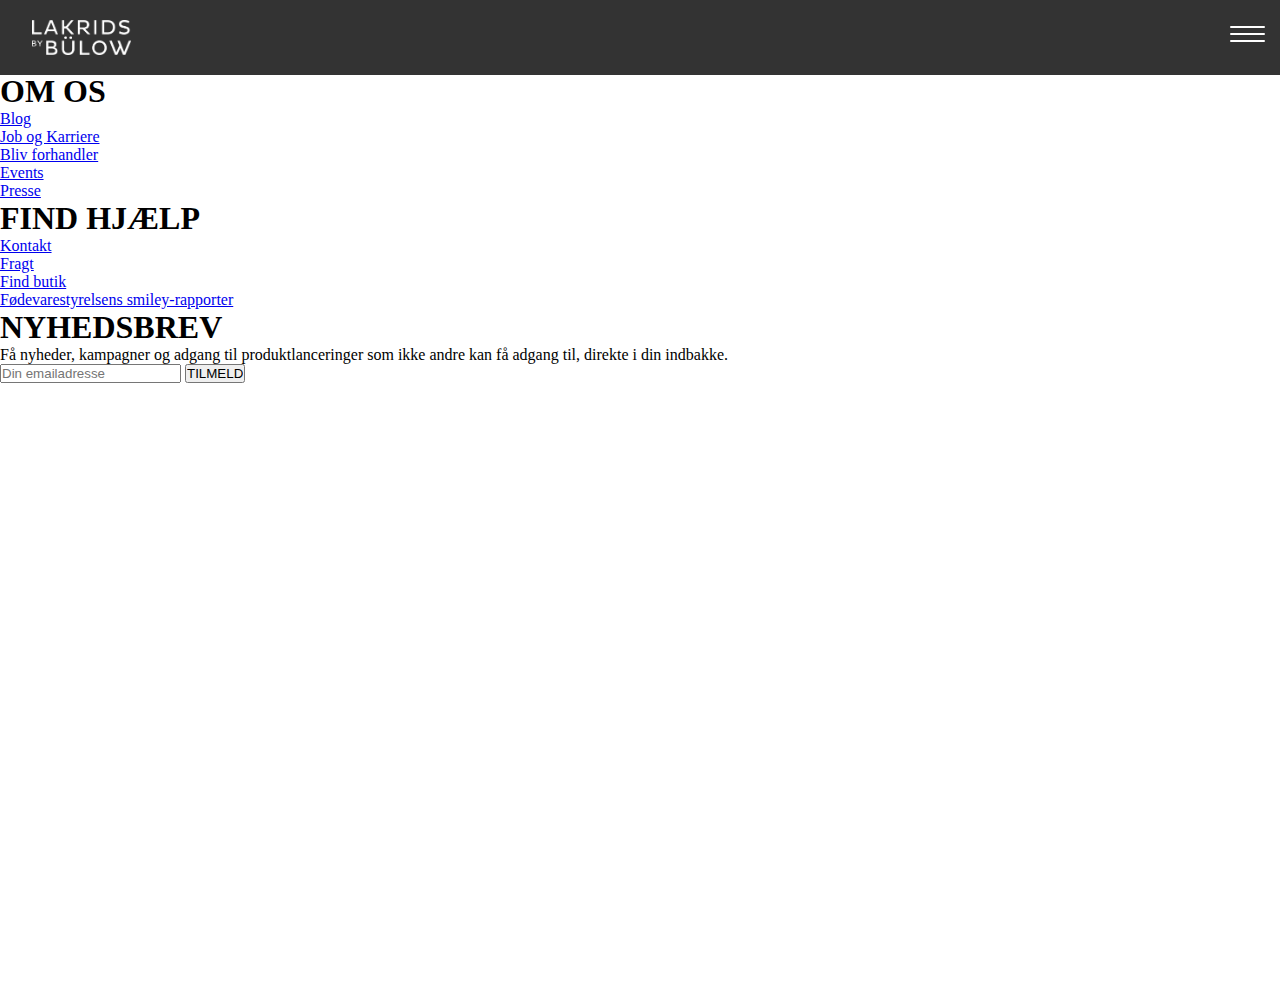
==== index.html @ 6d6968ca "Start" ====
<!DOCTYPE html>
<html lang="da">

<head>
    
	<meta charset="utf-8">
    <meta name="viewport" content="width=device-width, initial-scale=1.0">

<!-- SEO -->
	<title></title>
    <meta name="description" content="">
    <meta name="keywords" content="">
    <meta name="author" content="">

<!-- Stylesheets -->
	<link rel="stylesheet" href="css/style.css">
    
</head>

<body>
    
<!-- Header -->
<header>
    <div class="container">
        <nav>
        <!-- Hamburger menu -->
            <input type="checkbox" id="nav" class="hidden">
            <label for="nav" class="nav-btn">
                <i></i>
                <i></i>
                <i></i>
            </label>
        <!-- Logo -->
            <div class="logo">
                <img src="images/logo.png" alt="logo" height="35">
            </div>
        <!-- Navigation links -->
            <div class="nav-wrapper">
                <ul>
                    <li class="menu-link"><a href="#">Hjem</a></li>
                    <li class="menu-link"><a href="#">Shop</a></li>
                    <li class="menu-link"><a href="#">Kampagne</a></li>
                    <li class="menu-link"><a href="#">Donér</a></li>
                </ul>
            </div>
        </nav>
    </div>
</header>
    
<main>
</main>

<!-- Footer -->
<footer>
    <!-- Indhold og links -->
    <section class="main">
        <!-- Virksomhedsbeskrivelse -->
        <div class="main-item">
        <h1 class="title">LAKRIDS BY BÜLOW</h1>
        <p>LAKRIDS BY BÜLOW er historien om passioneret håndværk for gourmetlakrids. I 2007 skabte vi ekseptionel dansk lakrids, og i dag er vi fortsat på rejsen for at skabe overraskende kombinationer og sensoriske smagsoplevelser med lakridsen i fokus. Ambitionen er den samme: At inspirere mennesker verden rundt og spræde vores kærlighed for denne unikke nordiske smag.</p>
        </div>
        
        <!-- Links col-1 -->
        <div class="main-item">
        <h1 class="title">OM OS</h1>
            <ul>
            <li><a href="https://lakridsbybulow.dk/blog/">Blog</a></li>
            <li><a href="https://jobs.lakridsbybulow.com/">Job og Karriere</a></li>
            <li><a href="https://lakridsbybulow.dk/bliv-forhandler/">Bliv forhandler</a></li>
            <li><a href="https://lakridsbybulow.dk/events/">Events</a></li>
            <li><a href="https://lakridsbybulow.dk/presse/">Presse</a></li>
            </ul>
        </div>
        
        <!-- Links col-2 -->
        <div class="main-item">
        <h1 class="title">FIND HJÆLP</h1>
            <ul>
            <li><a href="https://lakridsbybulow.dk/kontakt/">Kontakt</a></li>
            <li><a href="https://lakridsbybulow.dk/fragt/">Fragt</a></li>
            <li><a href="https://lakridsbybulow.dk/find-butik/">Find butik</a></li>
            <li><a href="https://www.findsmiley.dk/Sider/Search.aspx?k=33041586">Fødevarestyrelsens smiley-rapporter</a></li>
            </ul>
        </div>
        
        <!-- Nyhedsbrev -->
        <div class="main-item">
        <h1 class="title">NYHEDSBREV</h1>
        <p>Få nyheder, kampagner og adgang til produktlanceringer som ikke andre kan få adgang til, direkte i din indbakke.</p>
            <form>
                <input type="email" name="email" placeholder="Din emailadresse">
                <input type="submit" value="TILMELD">
            </form>
        </div>
    </section>
    
    <!-- SoMe ikoner -->
    <section class="social">
        <ul class="social-list">
        <li><a href=""><img src=""></a></li>
        </ul>
    </section>
</footer>
</body>

</html>
---- css/style.css ----
* {
    padding: 0;
    margin: 0;
    box-sizing: border-box;
}

body {
    width: 100%;
    height: 110vh;
}

/* Fonts */
@import url('https://fonts.googleapis.com/css2?family=Poppins&display=swap');
@import url('https://fonts.googleapis.com/css2?family=Rosario&display=swap');

/* CSS variabler */
:root {
    --headline: 'Poppins', sans-serif;
    --main-text: 'Rosario', sans-serif;
    --header-footer: #333333;
    --white: #fff;
}

/* Styling af header start */
nav {
    position: fixed;
    padding: 8px;
    background-color: var(--header-footer);
    width: 100%;
    height: 75px;
}

/* Logo */
.logo {
    float: left;
    padding: 8px;
    margin-left: 16px;
    margin-top: 4px;
}

.nav-wrapper {
    position: fixed;
    top: 0;
    left: 0;
    width: 100%;
    height: 100%;
    z-index: -1;
    background: var(--header-footer);
    opacity: 0;
    transition: all 0.2s ease;
}

.nav-wrapper ul {
    position: absolute;
    top: 50%;
    transform: translateY(-50%);
    width: 100%;
}

.nav-wrapper ul li {
    display: block;
    float: none;
    width: 100%;
    text-align: right;
    margin-bottom: 10px;
}

/* Animation på menulinks */
.nav-wrapper ul li:nth-child(1) a {
    transition-delay: 0.2s;
}

.nav-wrapper ul li:nth-child(2) a {
    transition-delay: 0.3s;
}

.nav-wrapper ul li:nth-child(3) a {
    transition-delay: 0.4s;
}

.nav-wrapper ul li:nth-child(4) a {
    transition-delay: 0.5s;
}

.nav-wrapper ul li:not(:first-child) {
    margin-left: 0;
}

/* Styling af menutext */
.nav-wrapper ul li a {
    padding: 10px 24px;
    opacity: 0;
    outline: none;
    color: var(--white);
    font-family: var(--headline);
    font-size: 18px;
    font-weight: 600;
    letter-spacing: 1.5px;
    text-transform: uppercase;
    text-decoration: none;
    transform: translateX(-20px);
    transition: all 0.2s ease;
}

/* Hamburger menu */
.nav-btn {
    position: fixed;
    right: 10px;
    top: 10px;
    display: block;
    width: 48px;
    height: 48px;
    cursor: pointer;
    z-index: 9999;
    border-radius: 50%;
}

.nav-btn i {
    display: block;
    width: 30px;
    height: 2px;
    background: var(--white);
    border-radius: 2px;
    margin-left: 8px;
}

.nav-btn i:nth-child(1) {
    margin-top: 18px;
}

.nav-btn i:nth-child(2) {
    margin-top: 4px;
    opacity: 1;
}

.nav-btn i:nth-child(3) {
    margin-top: 4px;
}

/* Animation af hamburger menu */
#nav:checked + .nav-btn {
    transform: rotate(45deg);
}

#nav:checked + .nav-btn i:nth-child(1) {
    transform: translateY(6px) rotate(180deg);
}

#nav:checked + .nav-btn i:nth-child(2) {
    opacity: 0;
}

#nav:checked + .nav-btn i:nth-child(3) {
    transform: translateY(-6px) rotate(90deg);
}

#nav:checked + .nav-btn i {
    background: var(--white);
    transition: transform 0.2s ease;
}

#nav:checked ~ .nav-wrapper {
    z-index: 9990;
    opacity: 1;
}

#nav:checked ~ .nav-wrapper ul li a {
    opacity: 1;
    transform: translateX(0);
}

.hidden {
    display: none;
}

/* @media-rules tablet */
@media only screen and (min-width:768px) {
    /* Styling af menutext */
    .nav-wrapper ul li a {
        font-size: 24px;
    }
    
    /* Hamburger menu */
    .nav-btn i {
        width: 35px;
    }
    
    .nav-btn i:nth-child(1) {
        margin-top: 16px;
    }

    .nav-btn i:nth-child(2) {
        margin-top: 5px;
    }

    .nav-btn i:nth-child(3) {
        margin-top: 5px;
    }
}

/* @media-rules laptop */
@media only screen and (min-width:950px) {
    .nav-wrapper {
        background: none;
    }
    
    .nav-wrapper ul {
    position: relative;
    top: 40px;
    }
    
    .nav-wrapper ul li {
        display: inline;
        margin-left: 650px;
    }
    
}

/* Styling af header slut */
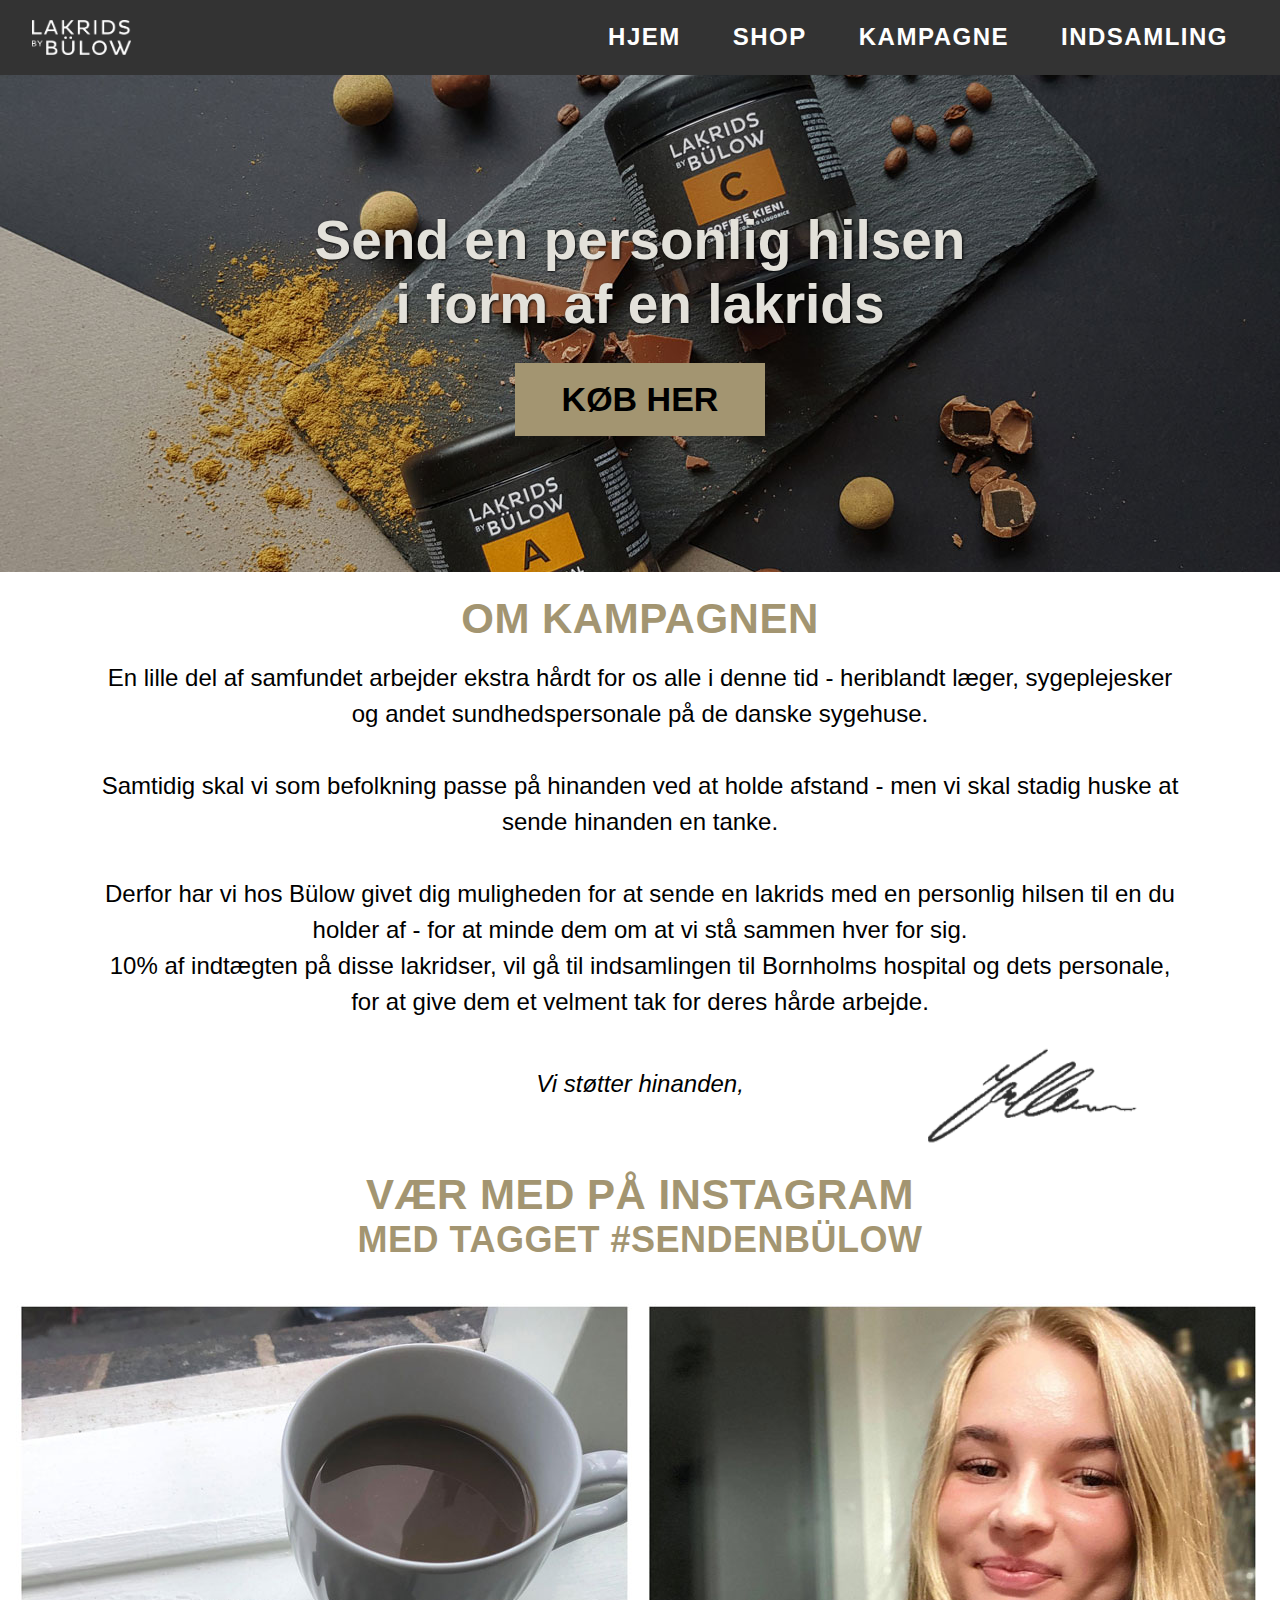
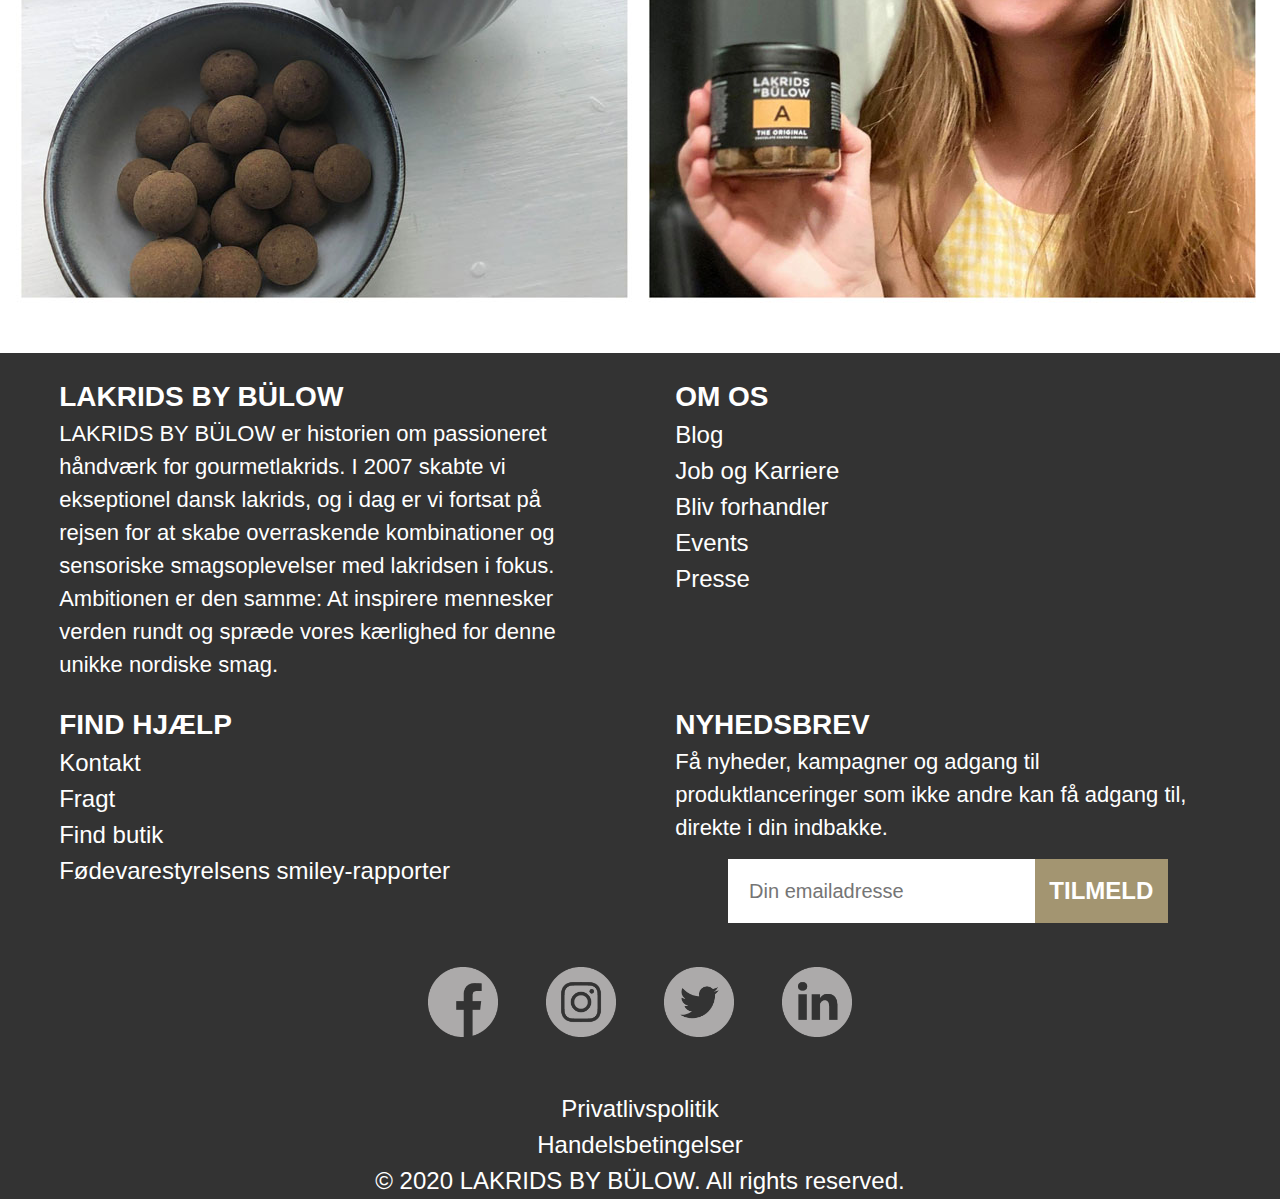
==== commit 6842c19c: "Tirsdag" ====
--- a/index.html
+++ b/index.html
@@ -14,6 +14,7 @@
 
 <!-- Stylesheets -->
 	<link rel="stylesheet" href="css/style.css">
+    <link rel="stylesheet" href="css/forside.css">
     
 </head>
 
@@ -21,8 +22,8 @@
     
 <!-- Header -->
 <header>
-    <div class="container">
-        <nav>
+    <!-- Navbar til mobil og tablet -->
+        <nav class="mobile">
         <!-- Hamburger menu -->
             <input type="checkbox" id="nav" class="hidden">
             <label for="nav" class="nav-btn">
@@ -32,25 +33,79 @@
             </label>
         <!-- Logo -->
             <div class="logo">
-                <img src="images/logo.png" alt="logo" height="35">
+                <a href="index.html"><img src="images/logo.png" alt="logo" height="35"></a>
             </div>
         <!-- Navigation links -->
             <div class="nav-wrapper">
                 <ul>
-                    <li class="menu-link"><a href="#">Hjem</a></li>
-                    <li class="menu-link"><a href="#">Shop</a></li>
-                    <li class="menu-link"><a href="#">Kampagne</a></li>
-                    <li class="menu-link"><a href="#">Donér</a></li>
+                    <li class="menu-link"><a href="index.html">Hjem</a></li>
+                    <li class="menu-link"><a href="Shop.html">Shop</a></li>
+                    <li class="menu-link"><a href="Kampagne.html">Kampagne</a></li>
+                    <li class="menu-link"><a href="Indsamling.html">Indsamling</a></li>
                 </ul>
             </div>
         </nav>
+    
+    <!-- Navbar til screen -->
+    <nav class="screen">
+        <!-- Logo -->
+            <div class="logo">
+                <a href="index.html"><img src="images/logo.png" alt="logo" height="35"></a>
+            </div>
+        <!-- Navigation links -->
+            <div class="nav-wrapper-1">
+                <ul>
+                    <li class="menu-link"><a href="index.html">Hjem</a></li>
+                    <li class="menu-link"><a href="Shop.html">Shop</a></li>
+                    <li class="menu-link"><a href="Kampagne.html">Kampagne</a></li>
+                    <li class="menu-link"><a href="Indsamling.html">Indsamling</a></li>
+                </ul>
+            </div>
+        </nav>
+</header>
+
+<!-- Indhold -->
+<main>
+<br>
+<br>
+<br>
+<br>
+    <!-- Hero Image -->
+    <section class="hero">
+    <div class="hero-inner">
+        <h2>Send en personlig hilsen<br>i form af en lakrids</h2>
+        <a href="Kampagne.html" class="btn">KØB HER</a>
     </div>
-</header>
+    </section>
     
-<main>
+    <!-- Beskrivelse af kampagnen -->
+    <section class="about">
+    <h3>OM KAMPAGNEN</h3>
+    <p>En lille del af samfundet arbejder ekstra hårdt for os alle i denne tid - heriblandt læger, sygeplejesker og andet sundhedspersonale på de danske sygehuse.<br><br>
+    Samtidig skal vi som befolkning passe på hinanden ved at holde afstand - men vi skal stadig huske at sende hinanden en tanke.<br><br>
+    Derfor har vi hos Bülow givet dig muligheden for at sende en lakrids med en personlig hilsen til en du holder af - for at minde dem om at vi stå sammen hver for sig.<br>
+    10% af indtægten på disse lakridser, vil gå til indsamlingen til Bornholms hospital og dets personale, for at give dem et velment tak for deres hårde arbejde.<br><br></p>
+    <p class="slut">Vi støtter hinanden,</p>
+    <img src="images/Signature.png" alt="signature" class="signature">
+    </section>
+    
+    <br><br><br>
+    <!-- Blogopslag -->
+    <h3>VÆR MED PÅ INSTAGRAM</h3>
+    <h4>MED TAGGET #SENDENBÜLOW</h4>
+    
+    <!-- Image-slider -->
+    <div class="auto-slider">
+        <ul class="auto-slider_content">
+            <li><img src="images/slide-1.jpg" alt="slide-1"></li>
+            <li><img src="images/slide-2.jpg" alt="slide-2"></li>
+        </ul>
+    </div>
+    
 </main>
 
 <!-- Footer -->
+<div class="container"></div>
 <footer>
     <!-- Indhold og links -->
     <section class="main">
@@ -97,9 +152,22 @@
     <!-- SoMe ikoner -->
     <section class="social">
         <ul class="social-list">
-        <li><a href=""><img src=""></a></li>
+        <li><a href="https://www.facebook.com/lakridsbybulow"><img src="images/facebook.png"></a></li>
+        <li><a href="https://www.instagram.com/lakridsbybulow/"><img src="images/instagram.png"></a></li>
+        <li><a href="https://twitter.com/lakridsbybulow"><img src="images/twitter.png"></a></li>
+        <li><a href="https://www.linkedin.com/company/lakridsbybulow/"><img src="images/linkedin.png"></a></li>
         </ul>
     </section>
+    
+    <!-- Terms, Copyright -->
+    <section class="terms">
+        <ul class="terms-list">
+            <li><a href="https://lakridsbybulow.dk/privatlivspolitik/">Privatlivspolitik</a></li>
+            <li><a href="https://lakridsbybulow.dk/handelsbetingelser/">Handelsbetingelser</a></li>
+            <li>&copy; 2020 LAKRIDS BY BÜLOW. All rights reserved.</li>
+        </ul>
+    </section>
+    
 </footer>
 </body>
 
--- a/css/style.css
+++ b/css/style.css
@@ -7,6 +7,8 @@
 body {
     width: 100%;
     height: 110vh;
+    display: flex;
+    flex-direction: column;
 }
 
 /* Fonts */
@@ -19,15 +21,22 @@
     --main-text: 'Rosario', sans-serif;
     --header-footer: #333333;
     --white: #fff;
+    --brown: #a39571;
+    --beige: #e3e1da;
 }
 
 /* Styling af header start */
-nav {
+.mobile {
     position: fixed;
     padding: 8px;
     background-color: var(--header-footer);
     width: 100%;
     height: 75px;
+    z-index: 999;
+}
+
+.screen {
+    display: none;
 }
 
 /* Logo */
@@ -38,6 +47,7 @@
     margin-top: 4px;
 }
 
+/* Basic nav syles */
 .nav-wrapper {
     position: fixed;
     top: 0;
@@ -65,7 +75,7 @@
     margin-bottom: 10px;
 }
 
-/* Animation på menulinks */
+/* Effekt på menulinks */
 .nav-wrapper ul li:nth-child(1) a {
     transition-delay: 0.2s;
 }
@@ -80,10 +90,6 @@
 
 .nav-wrapper ul li:nth-child(4) a {
     transition-delay: 0.5s;
-}
-
-.nav-wrapper ul li:not(:first-child) {
-    margin-left: 0;
 }
 
 /* Styling af menutext */
@@ -200,21 +206,257 @@
 
 /* @media-rules laptop */
 @media only screen and (min-width:950px) {
-    .nav-wrapper {
-        background: none;
-    }
-    
-    .nav-wrapper ul {
-    position: relative;
-    top: 40px;
-    }
-    
-    .nav-wrapper ul li {
-        display: inline;
-        margin-left: 650px;
-    }
-    
+    .mobile {
+        display: none;
+    }
+    
+    /* Standard styles for nav */
+    .screen {
+        display: block;
+        position: fixed;
+        padding: 8px;
+        background-color: var(--header-footer);
+        width: 100%;
+        height: 75px;
+        z-index: 999;
+    }
+    
+    /* Styling af menulinks */
+    nav ul {
+        float: right;
+    }
+    
+    nav ul li {
+        display: inline-block;
+        margin-top: 15px;
+    }
+    
+    nav ul li:not(:first-child) {
+        margin-left: 48px;
+    }
+    
+    nav ul li:last-child {
+        margin-right: 44px;
+    }
+    
+    nav ul li a {
+        outline: none;
+        color: var(--white);
+        text-transform: uppercase;
+        text-decoration: none;
+        font-family: var(--headline);
+        font-size: 24px;
+        font-weight: 600;
+        letter-spacing: 1.5px;
+    }
 }
 
 /* Styling af header slut */
 
+main {
+    flex: 1 0 auto;
+}
+
+/* Styling af footer start */
+footer {
+    background: var(--header-footer);
+    color: var(--white);
+    width: 100%;
+    flex-shrink: 0;
+}
+
+/* Styling af footer text */
+ul {
+    list-style: none;
+    padding-left: 0;
+}
+
+footer a {
+    text-decoration: none;
+    color: var(--white);
+    font-family: var(--main-text);
+    font-size: 16px;
+    line-height: 1.5;
+}
+
+a:hover {
+    text-decoration: underline;
+}
+
+p {
+   font-family: var(--main-text);
+    font-size: 16px;
+    line-height: 1.5; 
+}
+
+.title {
+    font-family: var(--headline);
+    font-family: 16px;
+    padding-bottom: 4px;
+    padding-top: 8px;
+}
+
+.main-item {
+    padding: 0 1.5rem 0.5rem;
+}
+
+/* SoMe ikoner */
+.social {
+    padding: 0 1.8rem 1.25rem;
+}
+
+.social-list {
+    display: flex;
+    justify-content: center;
+    padding-top: 1.25rem;
+}
+
+.social-list img {
+    width: 45px;
+}
+
+.social-list li {
+    margin: 0.5rem;
+}
+
+/* Nyhedsbrev */
+form {
+    display: flex;
+    justify-content: center;
+    margin-top: 10px;
+}
+
+input[type="email"] {
+    font-family: var(--main-text);
+    font-size: 14px;
+    border: 0;
+    padding: 0.6rem;
+    margin-top: 0.3rem;
+}
+
+input[type="submit"] {
+    background-color: var(--brown);
+    color: var(--white);
+    font-family: var(--headline);
+    font-size: 16px;
+    font-weight: 600;
+    cursor: pointer;
+    border: 0;
+    padding: 0.6rem 0.9rem;
+    margin-top: 0.3rem;
+}
+
+/* Terms, Copyright */
+.terms {
+    font-family: var(--main-text);
+    font-size: 16px;
+    line-height: 1.5;
+    text-align: center;
+}
+
+.terms-list {
+    width: 100%;
+}
+
+/* @media-rules tablet */
+@media only screen and (min-width:768px) {
+    /* Opdele footer i kolonner */
+    .main {
+        width: 100%;
+        display: flex;
+        flex-direction: row;
+        justify-content: space-around;
+        flex-flow: wrap;
+    }
+    
+    .main-item {
+        width: 50%;
+    }
+    
+    /* Styling af footer text */ 
+    .title {
+        font-size: 24px;
+    }
+    
+    footer a {
+        font-size: 18px;
+    }
+    
+    p {
+        font-size: 18px;
+    }
+    
+    .main-item {
+    padding: 0 2.2rem;
+    margin-top: 20px;
+    }
+    
+    /* Nyhedsbrev */
+    input[type="email"] {
+       padding: 1rem;
+        font-size: 16px;
+    }
+    
+    input[type="submit"] {
+        font-size: 18px;
+    }
+    
+    /* SoMe ikoner */
+    .social-list img {
+    width: 55px;
+    }
+    
+    .social-list li {
+    margin: 0.9rem;
+    }
+    
+    /* Terms, Copyright */
+    .terms {
+        font-size: 18px;
+    }
+}
+
+/* @media-rules laptop */
+@media only screen and (min-width:950px) {
+    .main {
+        padding: 0 1.5rem;
+    }
+    
+    /* Styling af text */
+    .title {
+        font-size: 28px;
+    }
+    
+    footer a {
+        font-size: 24px;
+    }
+    
+    p {
+        font-size: 22px;
+    }
+    
+    /* Nyhedsbrev */
+    input[type="email"] {
+       padding: 1.3rem;
+        font-size: 20px;
+    }
+    
+    input[type="submit"] {
+        font-size: 24px;
+    }
+    
+    /* SoMe ikoner */
+    .social-list img {
+    width: 70px;
+    }
+    
+    .social-list li {
+    margin: 1.5rem;
+    }
+    
+    /* Terms, Copyright */
+    .terms {
+        font-size: 24px;
+    }
+}
+/* Styling af footer slut */
--- a/css/forside.css
+++ b/css/forside.css
@@ -0,0 +1,288 @@
+* {
+    padding: 0;
+    margin: 0;
+    box-sizing: border-box;
+}
+
+body {
+    width: 100%;
+    height: 110vh;
+    display: flex;
+    flex-direction: column;
+}
+
+/* Fonts */
+@import url('https://fonts.googleapis.com/css2?family=Poppins&display=swap');
+@import url('https://fonts.googleapis.com/css2?family=Rosario&display=swap');
+
+/* CSS variabler */
+:root {
+    --headline: 'Poppins', sans-serif;
+    --main-text: 'Rosario', sans-serif;
+    --header-footer: #333333;
+    --white: #fff;
+    --brown: #a39571;
+    --beige: #e3e1da;
+}
+
+/* Hero Image styling */
+.hero {
+    display: flex;
+    justify-content: center;
+    align-items: center;
+    text-align: center;
+    /* Billede */
+    background-image: url(../images/baggrund.jpg);
+    background-size: cover;
+    background-repeat: no-repeat;
+    background-position: center;
+    width: 375px;
+    height: 200px;
+}
+
+/* Hero Image text */
+.hero h2 {
+    font-family: var(--headline);
+    font-size: 22px;
+    color: var(--beige);
+    text-shadow: 1px 1px 3px #000;
+    margin-top: 0;
+    margin-bottom: 0.5em;
+}
+
+/* Button */
+.hero .btn {
+    display: block;
+    width: 120px;
+    padding: 0.4em;
+    margin-top: 10px;
+    margin-left: auto;
+    margin-right: auto;
+    background-color: var(--brown);
+    font-family: var(--headline);
+    font-size: 18px;
+    font-weight: 600;
+    color: #000;
+    text-decoration: none;
+}
+
+/* Beskrivelse af kampagnen */
+.about {
+    text-align: center;
+    line-height: 1.5;
+    padding: 0 15px;
+}
+
+.about h3 {
+    font-family: var(--headline);
+    font-size: 24px;
+    color: var(--brown);
+    letter-spacing: 0.5px;
+    margin-top: 15px;
+}
+
+.about p {
+    font-family: var(--main-text);
+    font-size: 14px;
+    margin-top: 10px;
+}
+
+.slut {
+    font-style: italic;
+}
+
+.signature {
+    width: 150px;
+    float: right;
+}
+
+/* Blogopslag */
+h3 {
+    font-family: var(--headline);
+    font-size: 24px;
+    color: var(--brown);
+    letter-spacing: 0.5px;
+    margin-top: 15px;
+    text-align: center;
+}
+
+h4 {
+    font-family: var(--headline);
+    font-size: 16px;
+    color: var(--brown);
+    letter-spacing: 0.5px;
+    text-align: center;
+    margin-bottom: 10px;
+}
+
+/* Image slider */
+.auto-slider {
+    overflow-x: hidden;
+    margin-bottom: 20px;
+}
+
+.auto-slider li img {
+    width: 375px;
+    display: block;
+}
+
+.auto-slider_content {
+    list-style: none;
+    display: flex;
+    animation-name: slide;
+    animation-duration: 10s;
+    animation-iteration-count: infinite;
+}
+
+/* Animationer */
+@keyframes slide {
+    25% {
+        transform: translateX(0);
+    }
+    50% {
+        transform: translateX(-188px);
+    }
+    75% {
+        transform: translateX(-378px);
+    }
+    100% {
+        transform: translateX(0);
+    }
+}
+
+/* @media-rules tablet */
+@media only screen and (min-width:768px) {
+    /* Hero Image */
+    .hero {
+        width: 768px;
+        height: 350px;
+    }
+    
+    /* Hero text */
+    .hero h2 {
+        font-size: 36px;
+    }
+    
+    /* Button */
+    .hero .btn {
+        width: 150px;
+        padding: 0.5em;
+        font-size: 24px;
+    }
+    
+    /* Beskrivelse af kampagnen */
+    .about {
+        padding: 0 55px;
+    }
+    
+    .about h3 {
+        font-size: 32px;
+    }
+    
+    .about p {
+        font-size: 18px;
+    }
+    
+    .signature {
+        width: 185px;
+        margin-top: -30px;
+    }
+    
+    
+    /* Blogopslag */
+    h3 {
+        font-size: 32px;
+    }
+    
+    h4 {
+        font-size: 26px;
+    }
+    
+    
+    /* Image slider */
+    .auto-slider li img {
+        width: 768px; 
+    }
+    
+    /* Animationer */
+    @keyframes slide {
+    25% {
+        transform: translateX(0);
+    }
+    50% {
+        transform: translateX(-382px);
+    }
+    75% {
+        transform: translateX(-770px);
+    }
+    100% {
+        transform: translateX(0);
+    }
+}
+
+/* @media-rules laptop */
+@media only screen and (min-width:950px) {
+    /* Hero Image */
+    .hero {
+        width: 1280px;
+        height: 500px;
+    }
+    
+    /* Hero text */
+    .hero h2 {
+        font-size: 55px;
+    }
+    
+    /* Button */
+    .hero .btn {
+        width: 250px;
+        font-size: 34px;
+    }
+    
+    /* Beskrivelse af kampagnen */
+    .about {
+        padding: 0 100px;
+    }
+    
+    .about h3 {
+        font-size: 42px;
+    }
+    
+    .about p {
+        font-size: 24px;
+    }
+    
+    .signature {
+        width: 280px;
+        margin-top: -60px;
+    }
+    
+    /* Blogopslag */
+    h3 {
+        font-size: 42px;
+    }
+    
+    h4 {
+        font-size: 36px;
+    }
+    
+    /* Image slider */
+    .auto-slider li img {
+        width: 1280px; 
+    }
+    
+    /* Animationer */
+    @keyframes slide {
+    25% {
+        transform: translateX(0);
+    }
+    50% {
+        transform: translateX(-640px);
+    }
+    75% {
+        transform: translateX(-1290px);
+    }
+    100% {
+        transform: translateX(0);
+    }
+}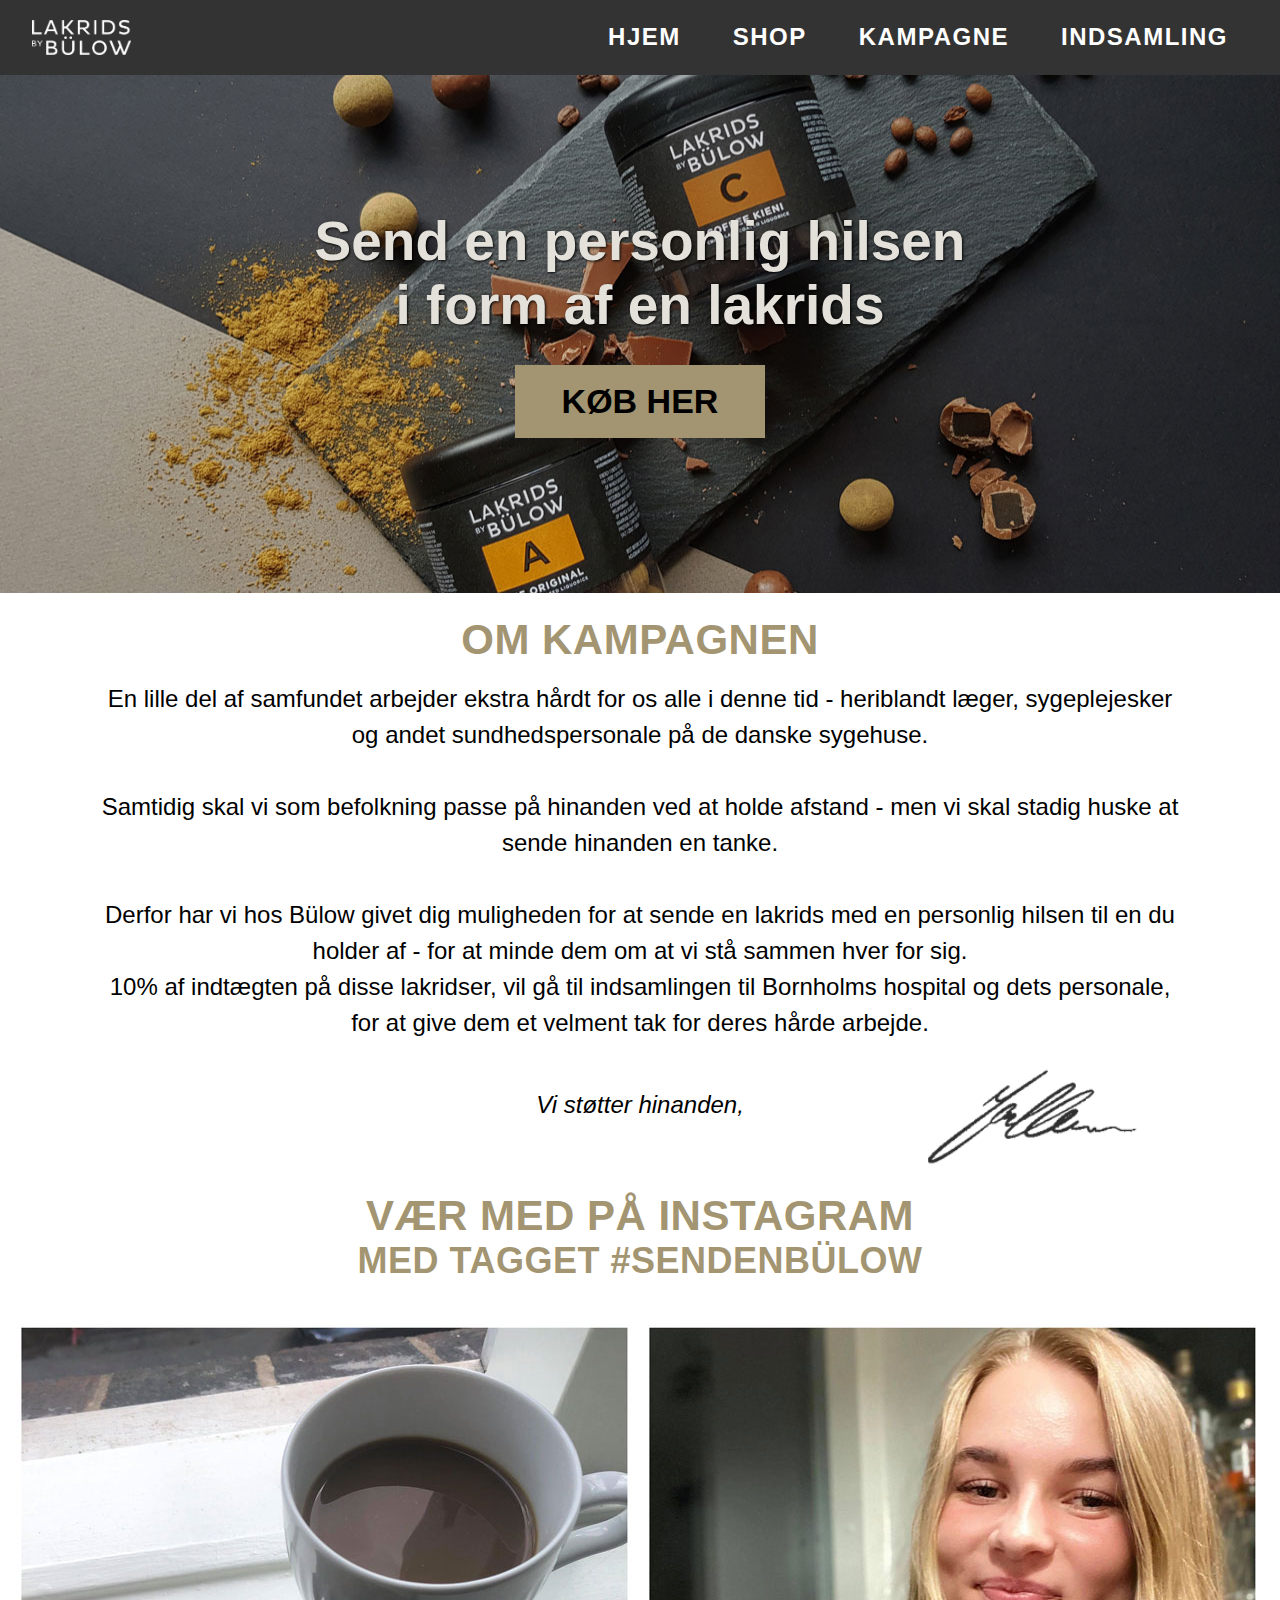
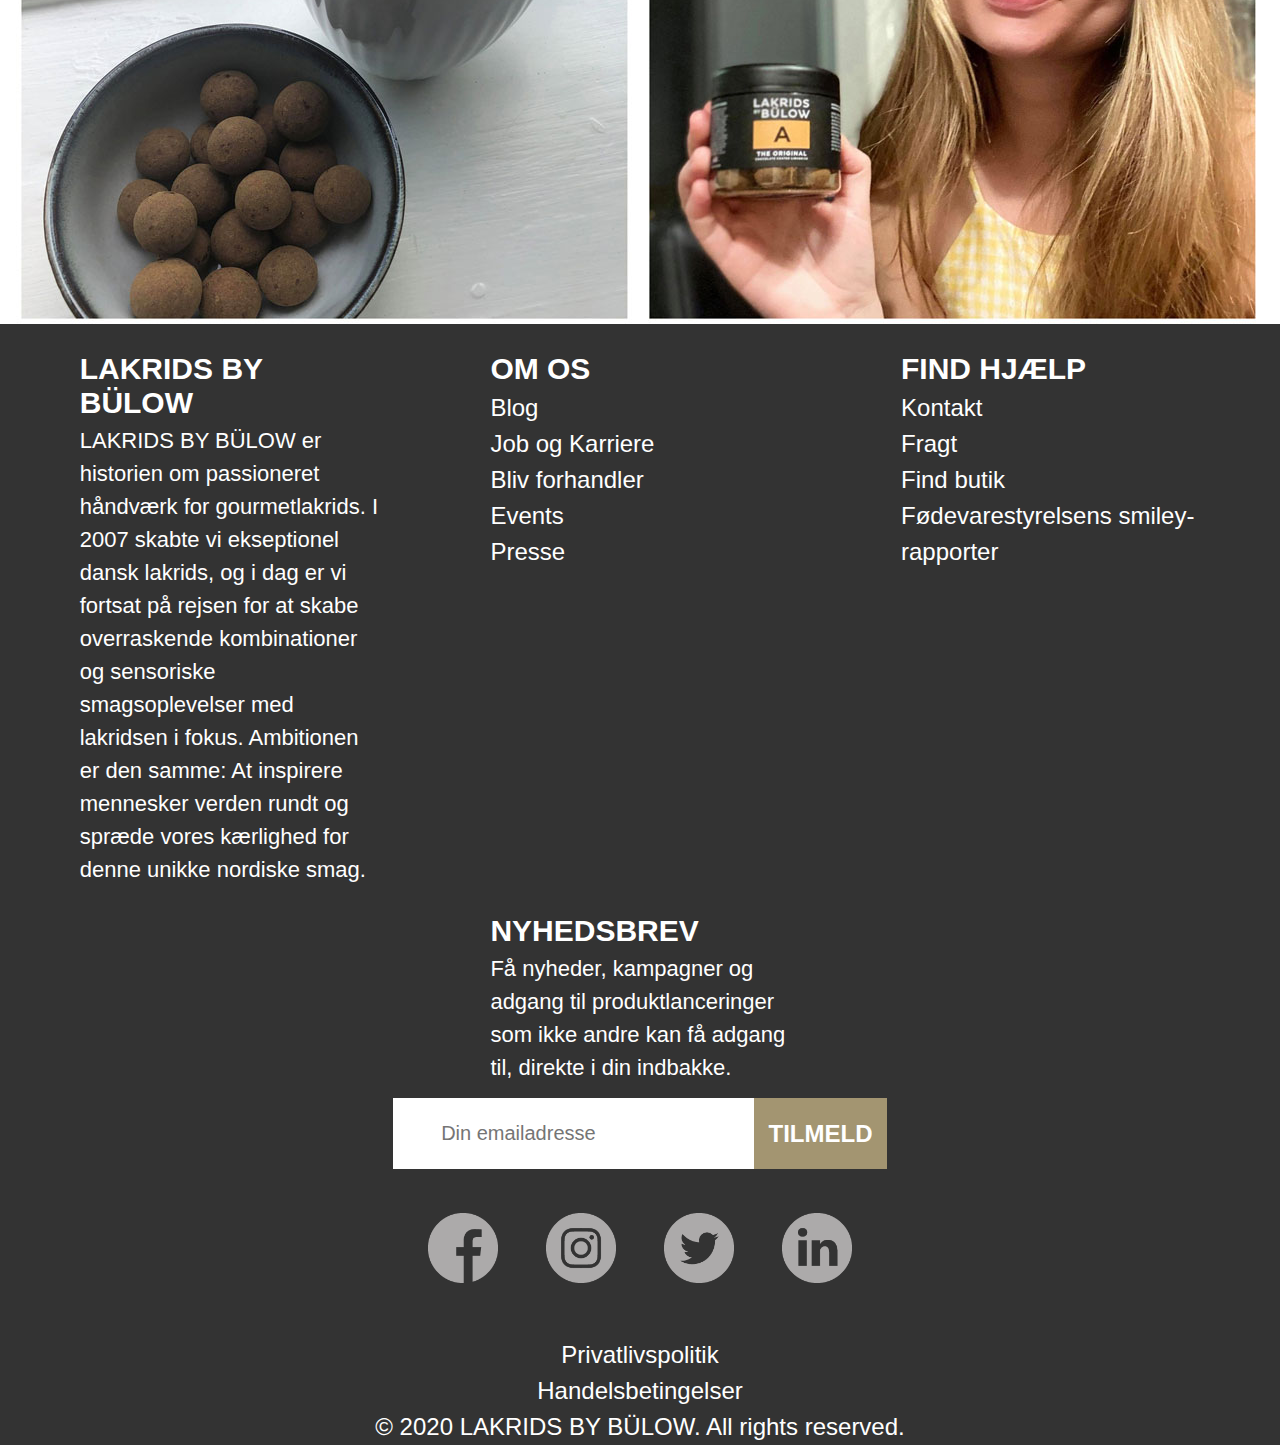
==== commit 20256504: "SEO" ====
--- a/index.html
+++ b/index.html
@@ -7,10 +7,10 @@
     <meta name="viewport" content="width=device-width, initial-scale=1.0">
 
 <!-- SEO -->
-	<title></title>
-    <meta name="description" content="">
-    <meta name="keywords" content="">
-    <meta name="author" content="">
+	<title>LAKRIDS BY BÜLOW</title>
+    <meta name="Johan Bülow" content="LAKRIDS BY BÜLOW er historien om passioneret håndværk af gourmetlakrids. Find et udbud af forskellige lakrids med chokoladeovertræk af de bedste råvarer og fineste kvalitet.">
+    <meta name="keywords" content="johan, bülow, lakrids, chokolade, personlig hilsen, køb, hilsen, kampagne, sygehuse, indsamling, instagram, sammen hver for sig">
+    <meta name="author" content="Celine Holst">
 
 <!-- Stylesheets -->
 	<link rel="stylesheet" href="css/style.css">
@@ -66,7 +66,6 @@
 
 <!-- Indhold -->
 <main>
-<br>
 <br>
 <br>
 <br>
--- a/css/style.css
+++ b/css/style.css
@@ -251,6 +251,26 @@
     }
 }
 
+/* @media-rules large desktops */ 
+@media only screen and (min-width:1900px) {
+    .screen {
+        height: 100px;
+    }
+    
+    nav ul li {
+        margin-top: 20px;
+    }
+    
+    nav ul li a {
+        font-size: 32px;
+    }
+    
+    .logo {
+        margin-top: 15px;
+        margin-left: 20px;
+    }
+}
+
 /* Styling af header slut */
 
 main {
@@ -422,9 +442,13 @@
         padding: 0 1.5rem;
     }
     
+    .main-item {
+        width: 30%;
+    }
+    
     /* Styling af text */
     .title {
-        font-size: 28px;
+        font-size: 30px;
     }
     
     footer a {
@@ -437,7 +461,7 @@
     
     /* Nyhedsbrev */
     input[type="email"] {
-       padding: 1.3rem;
+       padding: 1.5rem 3rem;
         font-size: 20px;
     }
     
@@ -459,4 +483,35 @@
         font-size: 24px;
     }
 }
+
+/* @media-rules large desktops */ 
+@media only screen and (min-width:1900px) {
+    .main-item {
+        width: 25%;
+        padding: 20px;
+    }
+    
+    
+    /* Styling af text */
+    .title {
+        font-size: 32px;
+    }
+    
+    p {
+        font-size: 28px;
+    }
+    
+    footer a {
+        font-size: 30px;
+    }
+    
+    input[type="email"] {
+       padding: 0.3rem 1.5rem;
+        font-size: 28px;
+    }
+    
+    input[type="submit"] {
+        font-size: 30px;
+    }
+}
 /* Styling af footer slut */
--- a/css/forside.css
+++ b/css/forside.css
@@ -36,8 +36,8 @@
     background-size: cover;
     background-repeat: no-repeat;
     background-position: center;
-    width: 375px;
-    height: 200px;
+    width: 100%;
+    height: 20%;
 }
 
 /* Hero Image text */
@@ -66,6 +66,12 @@
     text-decoration: none;
 }
 
+.btn:hover {
+    background: var(--beige);
+    color: #000;
+    outline: 0;
+}
+
 /* Beskrivelse af kampagnen */
 .about {
     text-align: center;
@@ -132,6 +138,7 @@
     animation-name: slide;
     animation-duration: 10s;
     animation-iteration-count: infinite;
+    margin-bottom: 80px;
 }
 
 /* Animationer */
@@ -154,8 +161,7 @@
 @media only screen and (min-width:768px) {
     /* Hero Image */
     .hero {
-        width: 768px;
-        height: 350px;
+        height: 28%;
     }
     
     /* Hero text */
@@ -204,6 +210,10 @@
         width: 768px; 
     }
     
+    .auto-slider_content {
+        margin-bottom: 230px;
+    }
+    
     /* Animationer */
     @keyframes slide {
     25% {
@@ -222,12 +232,6 @@
 
 /* @media-rules laptop */
 @media only screen and (min-width:950px) {
-    /* Hero Image */
-    .hero {
-        width: 1280px;
-        height: 500px;
-    }
-    
     /* Hero text */
     .hero h2 {
         font-size: 55px;
@@ -271,6 +275,10 @@
         width: 1280px; 
     }
     
+    .auto-slider_content {
+        margin-bottom: 260px;
+    }
+    
     /* Animationer */
     @keyframes slide {
     25% {
@@ -285,4 +293,75 @@
     100% {
         transform: translateX(0);
     }
+}
+    
+/* @media-rules large desktops */ 
+@media only screen and (min-width:1900px) {
+    /* Hero Image */
+    .hero {
+        height: 36%;
+    }
+    
+    /* Hero text */
+    .hero h2 {
+        font-size: 80px;
+    }
+    
+    /* Button */
+    .hero .btn {
+        width: 330px;
+        font-size: 45px;
+        padding: 0.5em;
+    }
+    
+    /* Beskrivelse af kampagnen */
+    .about {
+        padding: 0 190px;
+    }
+    
+    .about h3 {
+        font-size: 65px;
+    }
+    
+    .about p {
+        font-size: 32px;
+    }
+    
+    .signature {
+        width: 350px;
+        margin-top: -100px;
+    }
+    
+    /* Blogopslag */
+    h3 {
+        font-size: 65px;
+    }
+    
+    h4 {
+        font-size: 50px;
+    }
+    
+    /* Image slider */
+    .auto-slider_content {
+        margin-bottom: 450px;
+    }
+    
+    .auto-slider li img {
+        width: 960px; 
+    }
+    
+    /* Animationer */
+    @keyframes slide {
+    25% {
+        transform: translateX(0);
+    }
+    50% {
+        transform: translateX(0);
+    }
+    75% {
+        transform: translateX(0);
+    }
+    100% {
+        transform: translateX(0);
+    }
 }